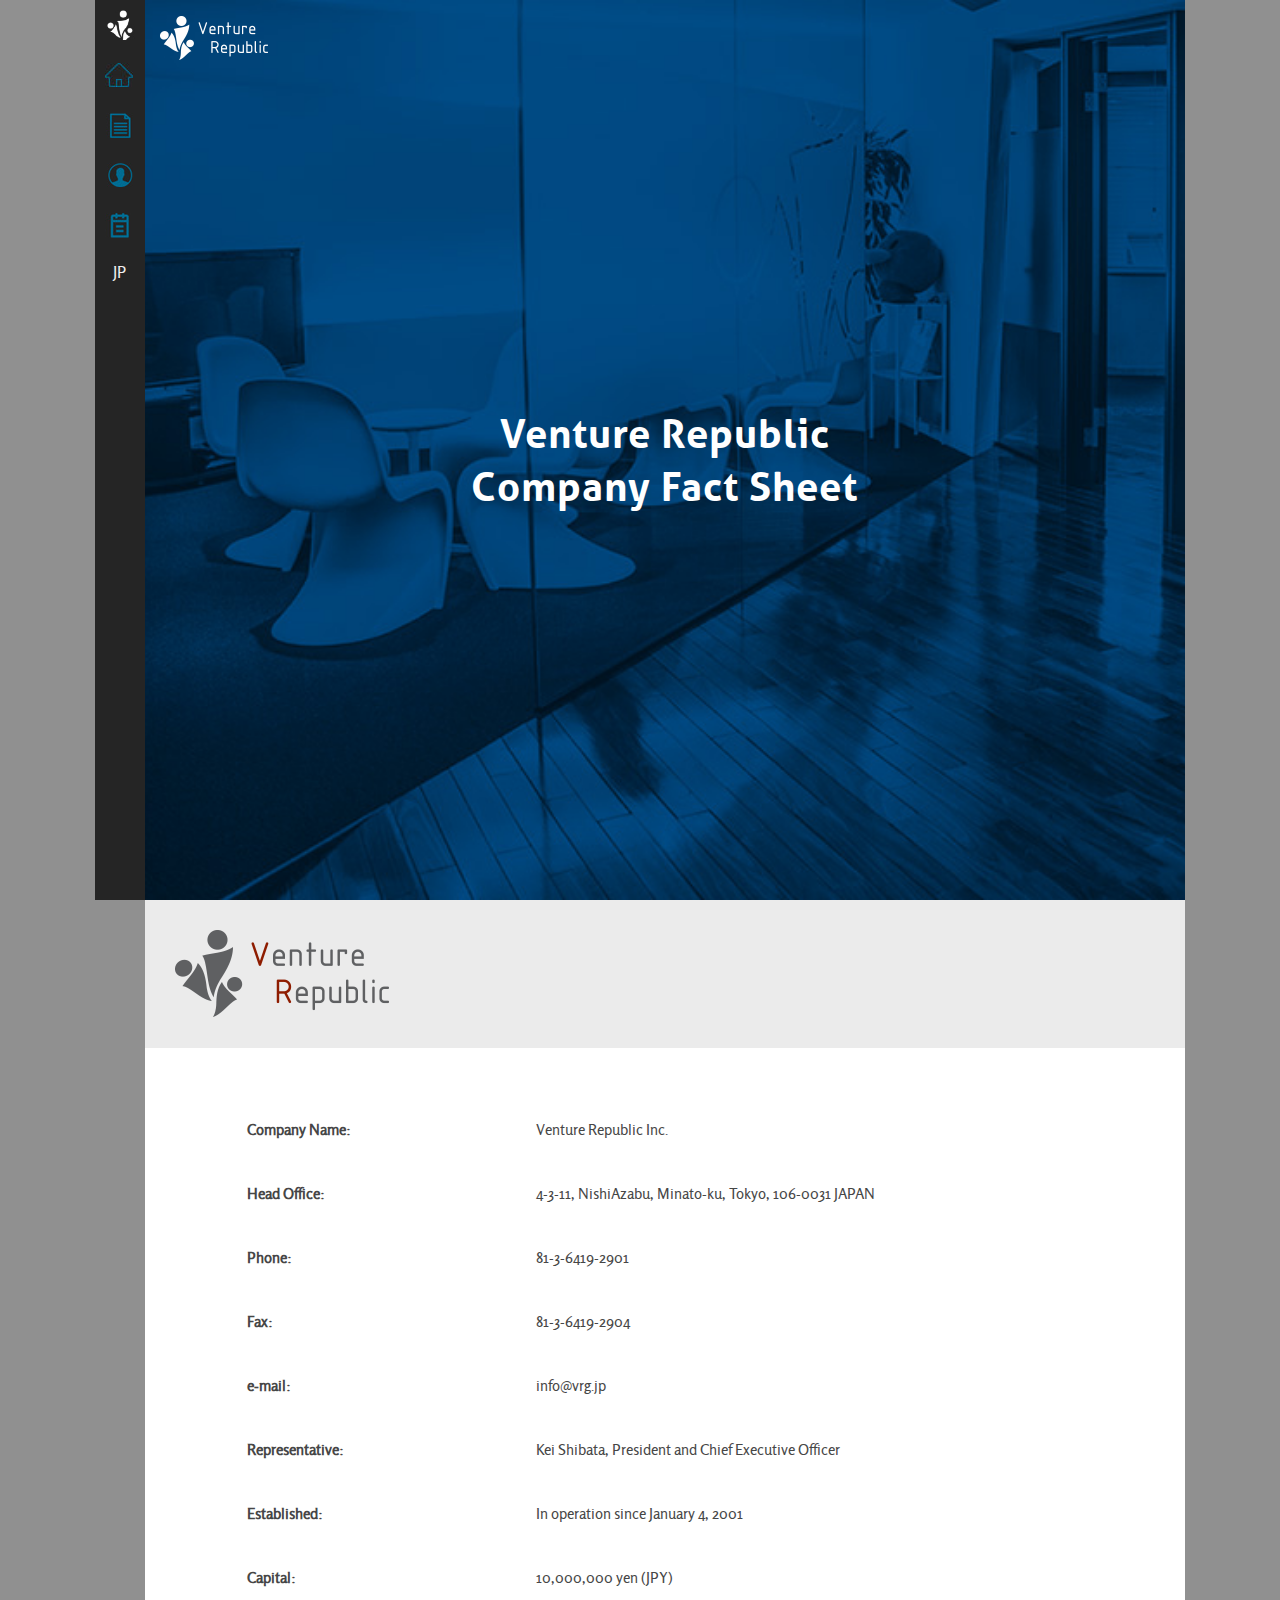
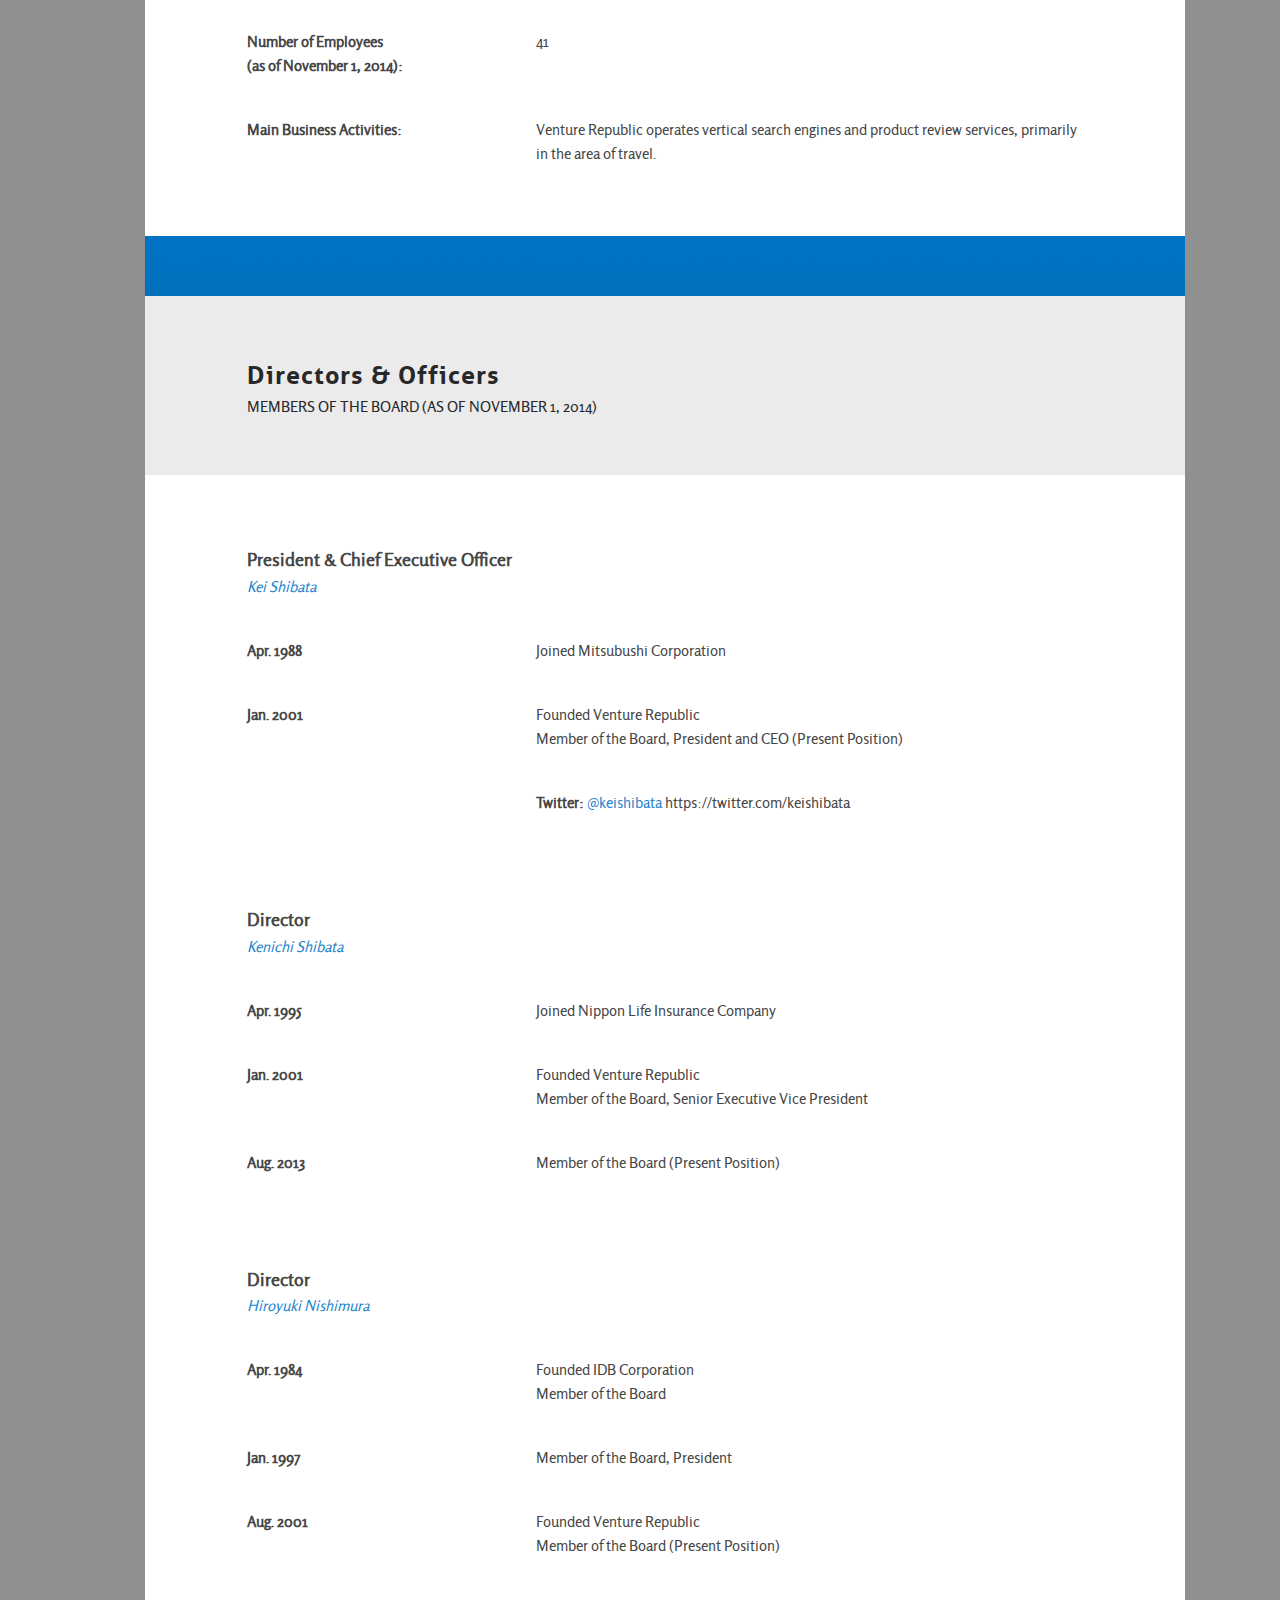
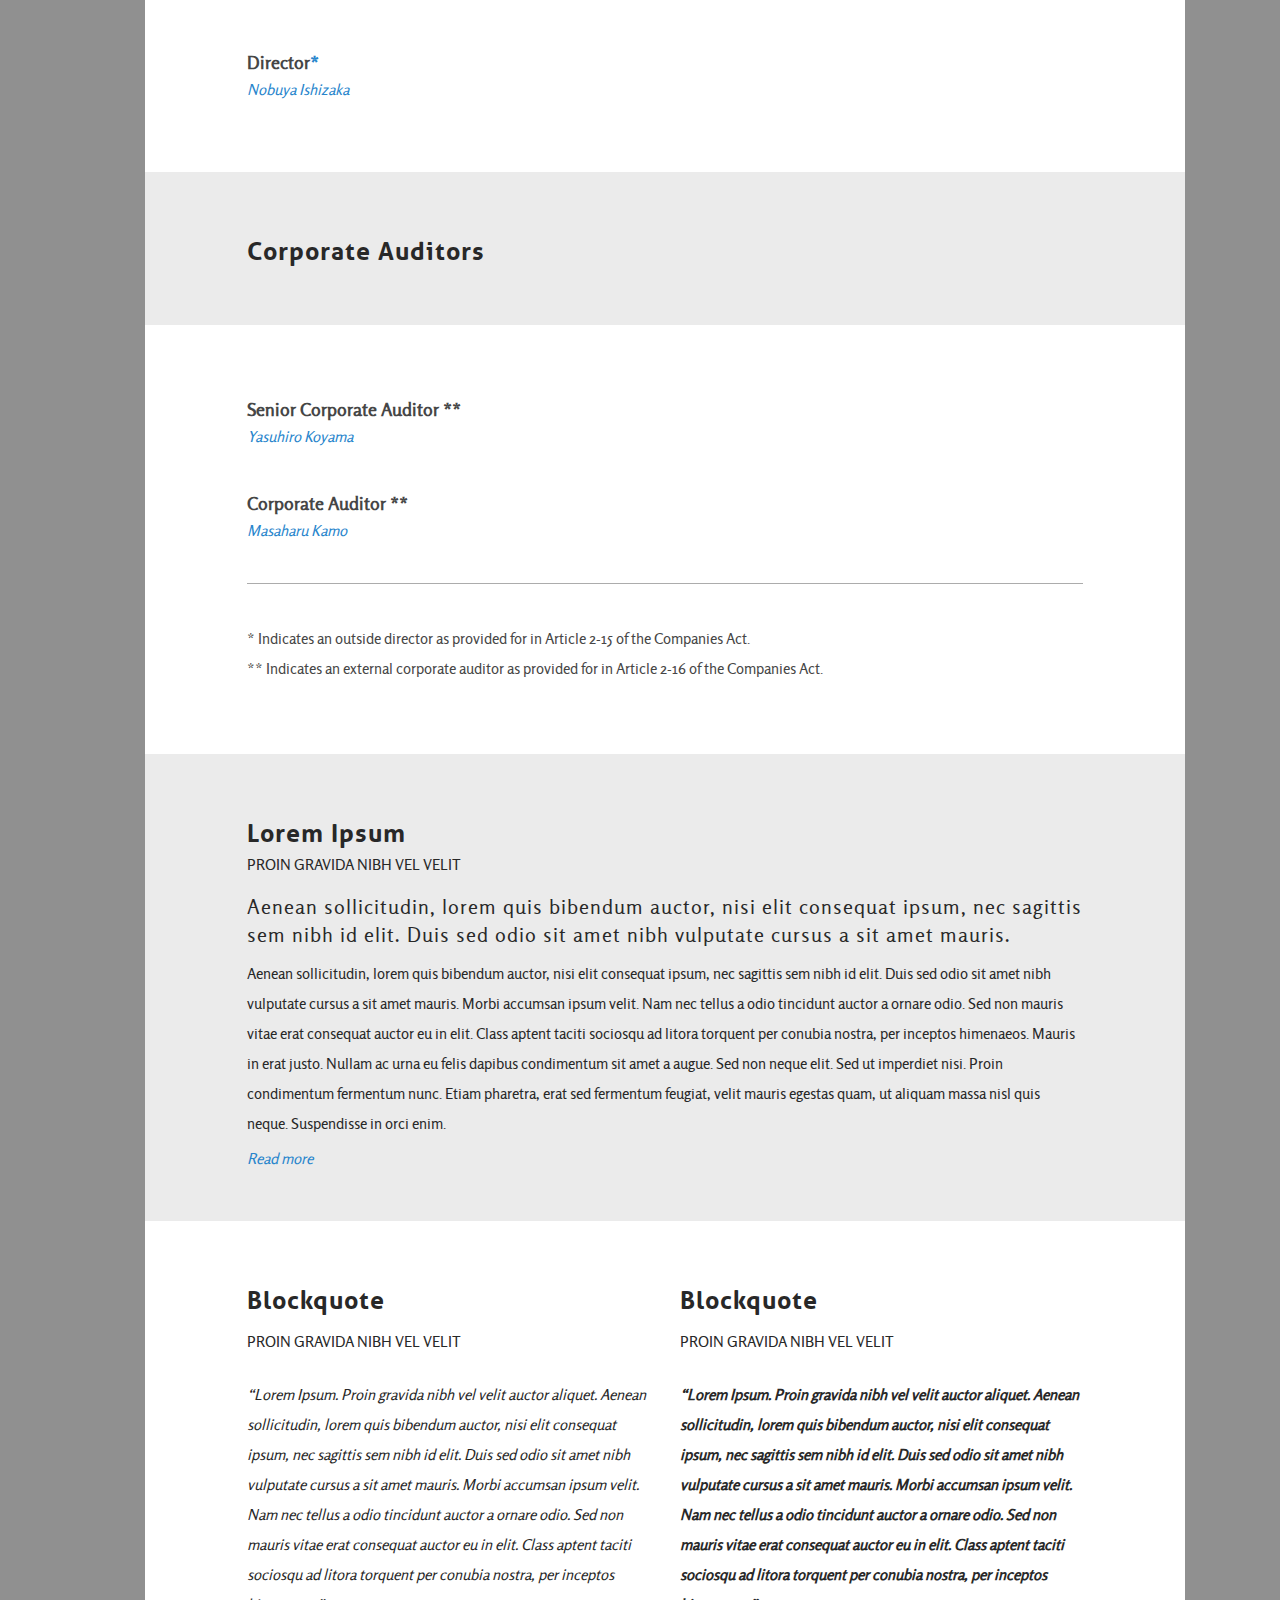
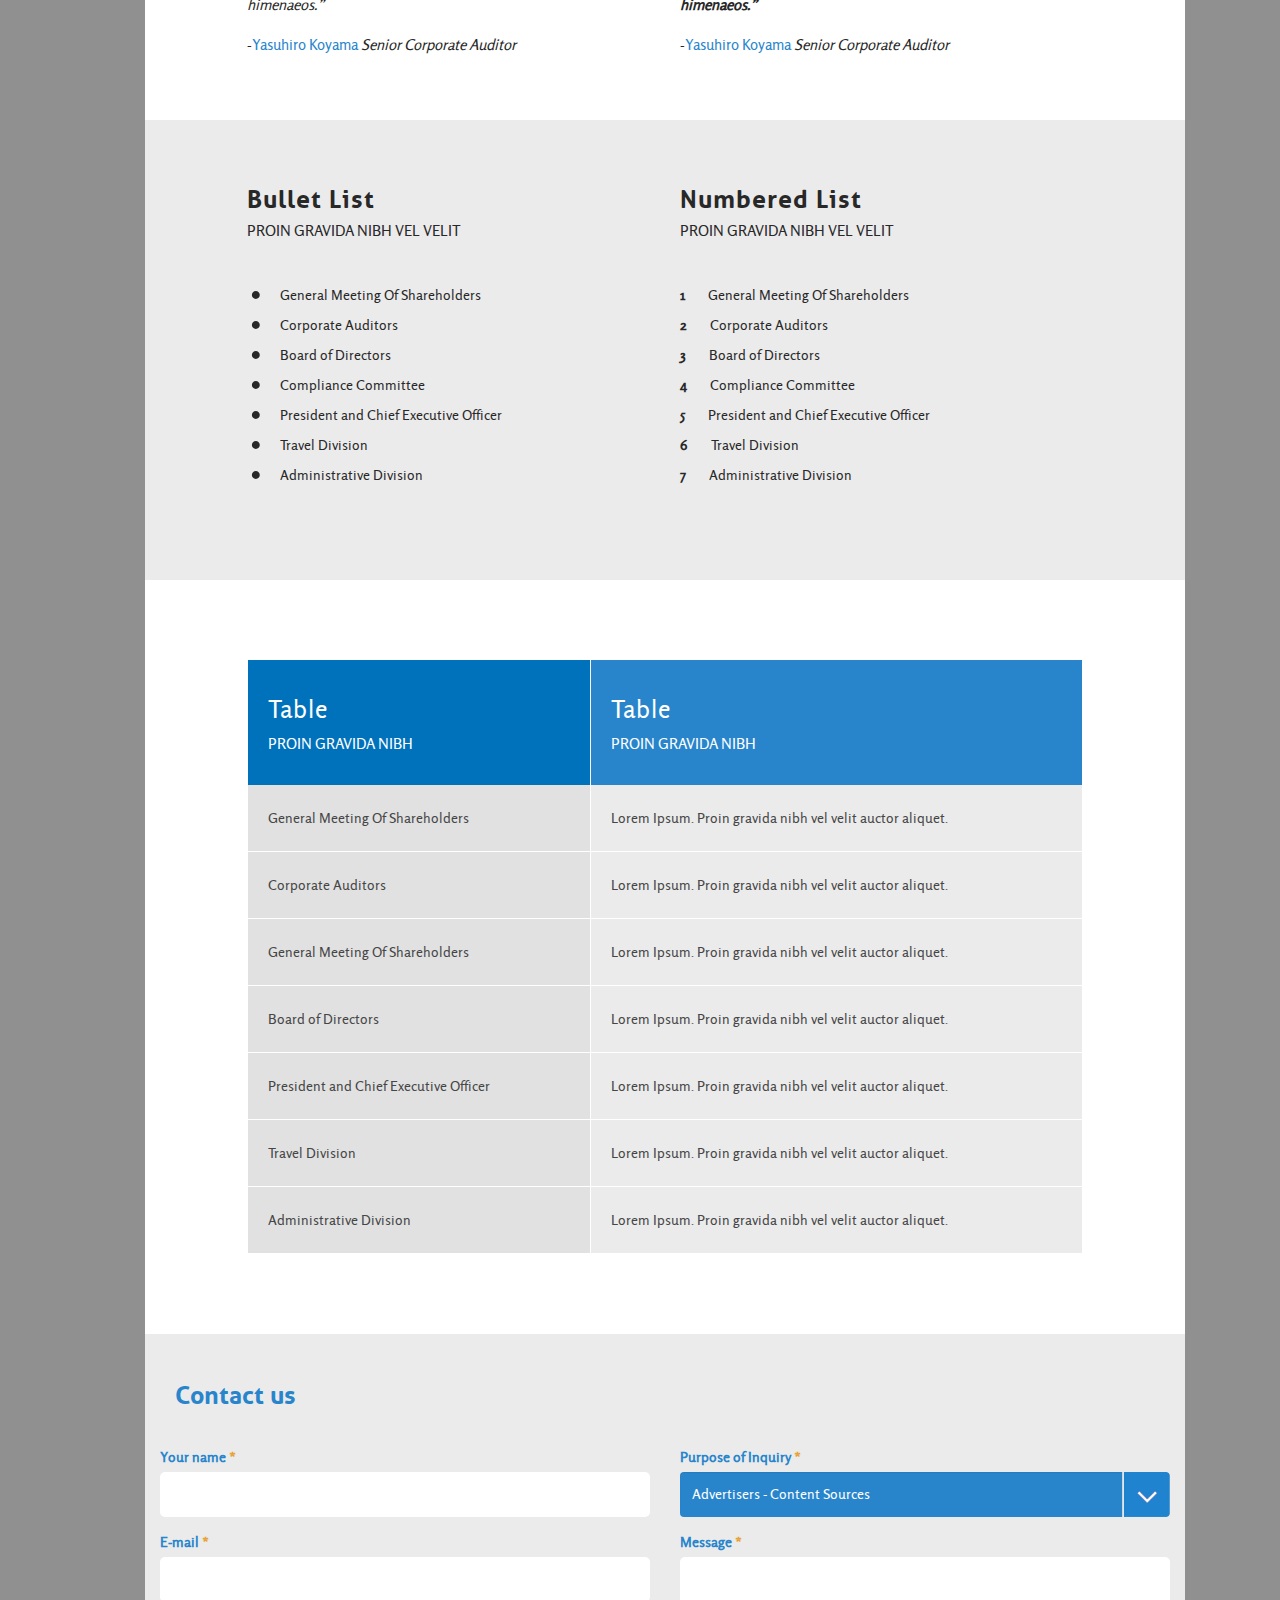
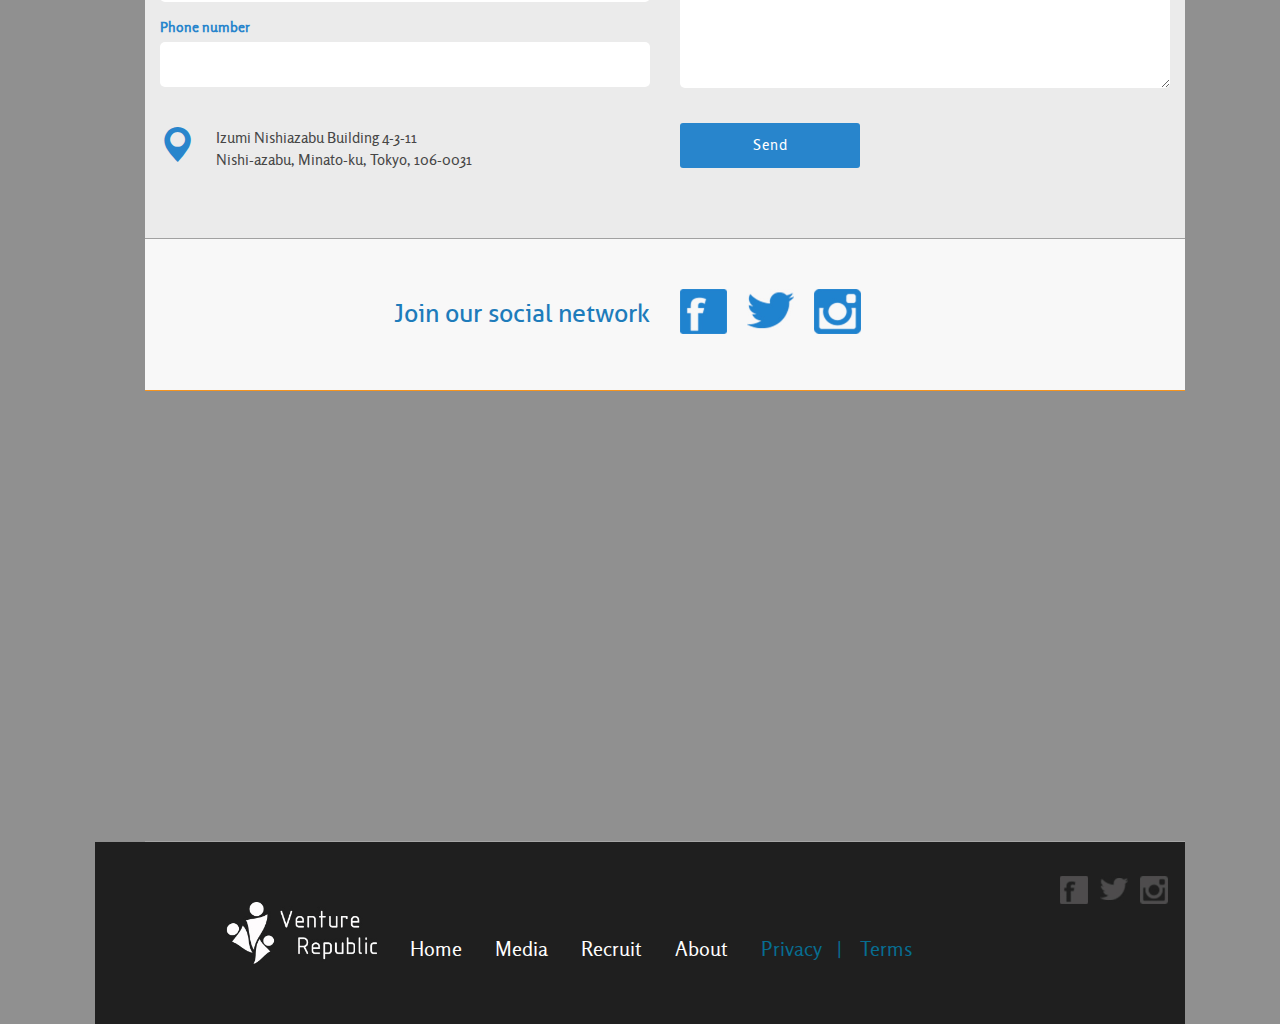
==== about.html @ d90b9724 "About Page" ====
<!DOCTYPE html>
<html lang="en">
<head>
<meta charset="utf-8">
<meta http-equiv="X-UA-Compatible" content="IE=edge">
<meta name="viewport" content="width=device-width, initial-scale=1">
<title>Venture Republic - About</title>
<link rel="icon" type="image/png" href="img/favicon.png" />
<!--[if IE]><link rel="shortcut icon" type="image/x-icon" href="img/favicon.ico" /><![endif]-->
<link href="css/bootstrap.min.css" rel="stylesheet">
<link rel="stylesheet" href="fonts/stylesheet.css" type="text/css" charset="utf-8" />
<link href='http://fonts.googleapis.com/css?family=Varela' rel='stylesheet' type='text/css'>
<link rel="stylesheet" type="text/css" href="css/bootstrap-select.min.css">
<link href='https://api.tiles.mapbox.com/mapbox-gl-js/v0.4.0/mapbox-gl.css' rel='stylesheet' />
<link rel="stylesheet/less" type="text/css" href="css/style.less">
<!-- HTML5 shim and Respond.js for IE8 support of HTML5 elements and media queries -->
<!-- WARNING: Respond.js doesn't work if you view the page via file:// -->
<!--[if lt IE 9]>
    <script src="js/jquery-1.11.js"></script>
      <script src="https://oss.maxcdn.com/html5shiv/3.7.2/html5shiv.min.js"></script>
      <script src="https://oss.maxcdn.com/respond/1.4.2/respond.min.js"></script>
    <![endif]-->
<script src="js/less.js" type="text/javascript"></script>
<script src="js/jquery-2.1.1.min.js"></script>
<script src="js/bootstrap.min.js"></script>
<script src="js/Chart.min.js"></script>
<script src="js/bootstrap-select.min.js"></script>
<script src='https://api.tiles.mapbox.com/mapbox-gl-js/v0.4.0/mapbox-gl.js'></script>
<script src="js/script.js"></script>
</head>
<body>
<header>
  <nav class="navbar navbar-default" role="navigation">
    <div class="navbar-header text-center menu-hover"> <a class="navbar-brand" href="javascript:void(0)"></a> </div>
    <div class="navbar-collapse">
      <ul class="nav navbar-nav text-center">
        <li id="home-icon" class="active menu-hover"><a href="javascript:void(0)"><img class="img-responsive" src="img/home-icon.jpg" /></a></li>
        <li id="media-icon" class="menu-hover"><a href="javascript:void(0)"><img class="img-responsive" src="img/media-icon.jpg" /></a></li>
        <li id="recruit-icon" class="menu-hover"><a href="javascript:void(0)"><img class="img-responsive" src="img/recruit-icon.jpg" /></a></li>
        <li id="about-icon" class="menu-hover"><a href="javascript:void(0)"><img class="img-responsive" src="img/about-icon.jpg" /></a></li>
        <li><a class="lang" href="#">JP</a></li>
      </ul>
    </div>
    <div class="popout-menu" style="display:none;"  >
      <ul>
        <a class="grey-logo" href="#top-image">
        <li><img class="img-responsive" src="img/logo-venture-grey.jpg" /></li>
        </a>
        <div class="popout-menu-wrapper is_about_page"> <a class="popout-menu-title" href="javascript:void(0)">
          <li>Home</li>
          </a>
          <ul class="sub-menu home-menu" style="display:none">
            <a href="index.html#services">
            <li><span class="menu-icon cog"></span>Services</li>
            </a> <a href="index.html#statistics">
            <li><span class="menu-icon pie-chart"></span>Growth Statistics</li>
            </a> <a href="index.html#publicity">
            <li><span class="menu-icon eye"></span>Publicity</li>
            </a> <a href="index.html#ceo">
            <li><span class="menu-icon speach_bubble"></span>Our Mission & CEO</li>
            </a> <a href="index.html#history">
            <li><span class="menu-icon ribbon"></span>Our History</li>
            </a> <a href="index.html#business-alliances">
            <li><span class="glyphicon glyphicon-globe"></span>Business Alliances</li>
            </a> <a href="index.html#contact">
            <li><span class="menu-icon align"></span>Contact VR</li>
            </a>
          </ul>
        </div>
        <div class="popout-menu-wrapper"> <a class="popout-menu-title" href="">
          <li>Media</li>
          </a>
          <ul class="sub-menu media-menu" style="display:none">
            <a href="">
            <li>Services</li>
            </a> <a href="">
            <li>Growth Statistics</li>
            </a> <a href="">
            <li>Publicity</li>
            </a>
          </ul>
        </div>
        <div class="popout-menu-wrapper"> <a class="popout-menu-title" href="">
          <li>Recruit</li>
          </a>
          <ul class="sub-menu recruit-menu" style="display:none">
            <a href="recruit.html#values">
            <li><span class="menu-icon star"></span>Our Values</li>
            </a> <a href="recruit.html#team">
            <li><span class="menu-icon users"></span>Meet the Team</li>
            </a> <a href="recruit.html#work_at_vr">
            <li><span class="menu-icon user"></span>Work at VR</li>
            </a>
          </ul>
        </div>
        <div class="popout-menu-wrapper is_page_menu"> <a class="popout-menu-title" href="">
          <li>About</li>
          </a> </div>
      </ul>
    </div>
  </nav>
</header>
<!-- Content -->
<div id="skrollr-body">
  <div class="main-content">
    <div class="container-fluid about"> 
      
      <!-- Top image -->
      <div class="row relative about-top panel" id="top-image">
        <div class="logo-top"><img src="img/logo-white.png" /></div>
        <div class="absolute-center-parent">
          <div class="absolute-center col-md-8 col-centered">
            <h1>Venture Republic</br>
              Company Fact Sheet</h1>
          </div>
        </div>
      </div>
      
      <!-- Grey Logo -->
      <div class="row grey-red-logo"> <img src="img/grey-logo.png"> </div>
      <!-- Columns -->
      <div class="row two-columns">
        <div class="col-md-10 col-md-offset-1">
          <div class="row">
            <div class="col-md-4">Company Name:</div>
            <div class="col-md-8">Venture Republic Inc.</div>
          </div>
          <div class="row">
            <div class="col-md-4">Head Office:</div>
            <div class="col-md-8">4-3-11, NishiAzabu, Minato-ku, Tokyo, 106-0031 JAPAN</div>
          </div>
          <div class="row">
            <div class="col-md-4">Phone:</div>
            <div class="col-md-8">81-3-6419-2901</div>
          </div>
          <div class="row">
            <div class="col-md-4">Fax:</div>
            <div class="col-md-8">81-3-6419-2904</div>
          </div>
          <div class="row">
            <div class="col-md-4">e-mail:</div>
            <div class="col-md-8">info@vrg.jp</div>
          </div>
          <div class="row">
            <div class="col-md-4">Representative: </div>
            <div class="col-md-8">Kei Shibata, President and Chief Executive Officer</div>
          </div>
          <div class="row">
            <div class="col-md-4">Established:</div>
            <div class="col-md-8">In operation since January 4, 2001</div>
          </div>
          <div class="row">
            <div class="col-md-4">Capital:</div>
            <div class="col-md-8">10,000,000 yen (JPY)</div>
          </div>
          <div class="row">
            <div class="col-md-4">Number of Employees </br>
              (as of November 1, 2014):</div>
            <div class="col-md-8">41</div>
          </div>
          <div class="row">
            <div class="col-md-4">Main Business Activities: </div>
            <div class="col-md-8">Venture Republic operates vertical search engines and product review services, primarily in the area of travel.</div>
          </div>
        </div>
      </div>
      
      <!-- Stripe 1-->
      <div class="stripe row text-center"> </div>
      
      <!-- Grey Stripe 2 -->
      <div class="row grey-stripe">
        <div class="col-md-10 col-md-offset-1">
          <h1>Directors & Officers</h1>
          <h4>Members of the Board (as of November 1, 2014)</h4>
        </div>
      </div>
      
      <!-- Columns-->
      <div class="row two-columns">
        <div class="col-md-10 col-md-offset-1">
          <div class="row">
            <div class="col-md-6">
              <h4>President & Chief Executive Officer</h4>
              <i>Kei Shibata</i></div>
          </div>
          <div class="row">
            <div class="col-md-4">Apr. 1988</div>
            <div class="col-md-8">Joined Mitsubushi Corporation</div>
          </div>
          <div class="row">
            <div class="col-md-4">Jan. 2001</div>
            <div class="col-md-8">Founded Venture Republic</br>
              Member of the Board, President and CEO (Present Position)</div>
          </div>
          <div class="row">
            <div class="col-md-4"></div>
            <div class="col-md-8"><b>Twitter:</b> <span class="i_blue">@keishibata</span> https://twitter.com/keishibata</div>
          </div>
        </div>
        <div class="col-md-10 col-md-offset-1">
          <div class="row">
            <div class="col-md-6">
              <h4>Director</h4>
              <i>Kenichi Shibata</i></div>
          </div>
          <div class="row">
            <div class="col-md-4">Apr. 1995</div>
            <div class="col-md-8">Joined Nippon Life Insurance Company</div>
          </div>
          <div class="row">
            <div class="col-md-4">Jan. 2001</div>
            <div class="col-md-8">Founded Venture Republic</br>
              Member of the Board, Senior Executive Vice President</div>
          </div>
          <div class="row">
            <div class="col-md-4">Aug. 2013</div>
            <div class="col-md-8">Member of the Board (Present Position)</div>
          </div>
        </div>
        <div class="col-md-10 col-md-offset-1">
          <div class="row">
            <div class="col-md-6">
              <h4>Director</h4>
              <i>Hiroyuki Nishimura</i></div>
          </div>
          <div class="row">
            <div class="col-md-4">Apr. 1984</div>
            <div class="col-md-8">Founded IDB Corporation</br>
              Member of the Board</div>
          </div>
          <div class="row">
            <div class="col-md-4">Jan. 1997</div>
            <div class="col-md-8">Member of the Board, President</div>
          </div>
          <div class="row">
            <div class="col-md-4">Aug. 2001</div>
            <div class="col-md-8">Founded Venture Republic</br>
              Member of the Board  (Present Position)</div>
          </div>
        </div>
        <div class="col-md-10 col-md-offset-1">
          <div class="row">
            <div class="col-md-6">
              <h4>Director<span class="i_blue">*</span></h4>
              <i>Nobuya Ishizaka</i></div>
          </div>
        </div>
      </div>
      
      <!-- Grey Stripe 3 -->
      <div class="row grey-stripe">
        <div class="col-md-10 col-md-offset-1">
          <h1>Corporate Auditors</h1>
        </div>
      </div>
      
      <!-- Columns -->
      <div class="row two-columns">
        <div class="col-md-10 col-md-offset-1">
          <div class="row">
            <div class="col-md-6">
              <h4>Senior Corporate Auditor **</h4>
              <i>Yasuhiro Koyama</i></div>
          </div>
          <div class="row">
            <div class="col-md-6">
              <h4>Corporate Auditor **</h4>
              <i>Masaharu Kamo</i></div>
          </div>
          <div class="row">
            <div class="col-md-12">
              <p class="top-border">* Indicates an outside director as provided for in Article 2-15 of the Companies Act.</br>
                ** Indicates an external corporate auditor as provided for in Article 2-16 of the Companies Act.</p>
            </div>
          </div>
        </div>
      </div>
      
      <!-- textbloc -->
      <div class="row grey-stripe">
        <div class="col-md-10 col-md-offset-1">
          <h1>Lorem Ipsum</h1>
          <h4>Proin gravida nibh vel velit</h4>
          <h3>Aenean sollicitudin, lorem quis bibendum auctor, nisi elit consequat ipsum, nec sagittis sem nibh id elit. Duis sed odio sit amet nibh vulputate cursus a sit amet mauris.</h3>
          <p>Aenean sollicitudin, lorem quis bibendum auctor, nisi elit consequat ipsum, nec sagittis sem nibh id elit. Duis sed odio sit amet nibh vulputate cursus a sit amet mauris. Morbi accumsan ipsum velit. Nam nec tellus a odio tincidunt auctor a ornare odio. Sed non  mauris vitae erat consequat auctor eu in elit. Class aptent taciti sociosqu ad litora torquent per conubia nostra, per inceptos himenaeos. Mauris in erat justo. Nullam ac urna eu felis dapibus condimentum sit amet a augue. Sed non neque elit. Sed ut imperdiet nisi. Proin condimentum fermentum nunc. Etiam pharetra, erat sed fermentum feugiat, velit mauris egestas quam, ut aliquam massa nisl quis neque. Suspendisse in orci enim.</p>
          <a href="#" class="i_blue"><i>Read more</i></a> </div>
      </div>
      
      <!-- Blockquote -->
      <div class="row blockquote">
        <div class="col-md-10 col-md-offset-1">
          <div class="row">
            <div class="col-md-6">
              <h1>Blockquote</h1>
              <h4>Proin gravida nibh vel velit </h4>
              <p><i>“Lorem Ipsum. Proin gravida nibh vel velit auctor aliquet. Aenean sollicitudin, lorem quis bibendum auctor, nisi elit consequat ipsum, nec sagittis sem nibh id elit. Duis sed odio sit amet nibh vulputate cursus a sit amet mauris. Morbi accumsan ipsum velit. Nam nec tellus a odio tincidunt auctor a ornare odio. Sed non  mauris vitae erat consequat auctor eu in elit. Class aptent taciti sociosqu ad litora torquent per conubia nostra, per inceptos himenaeos.”</i></p>
              <p>-<span class="i_blue">Yasuhiro Koyama</span> <i>Senior Corporate Auditor</i></p>
            </div>
            <div class="col-md-6">
              <h1>Blockquote</h1>
              <h4>Proin gravida nibh vel velit </h4>
              <p><b><i>“Lorem Ipsum. Proin gravida nibh vel velit auctor aliquet. Aenean sollicitudin, lorem quis bibendum auctor, nisi elit consequat ipsum, nec sagittis sem nibh id elit. Duis sed odio sit amet nibh vulputate cursus a sit amet mauris. Morbi accumsan ipsum velit. Nam nec tellus a odio tincidunt auctor a ornare odio. Sed non  mauris vitae erat consequat auctor eu in elit. Class aptent taciti sociosqu ad litora torquent per conubia nostra, per inceptos himenaeos.”</i></b>
              <p>-<span class="i_blue">Yasuhiro Koyama</span> <i>Senior Corporate Auditor</i></p>
              </p>
            </div>
          </div>
        </div>
      </div>
      
      <!-- Lists -->
      <div class="row grey-stripe lists">
        <div class="col-md-10 col-md-offset-1">
          <div class="row">
            <div class="col-md-6">
              <h1>Bullet List</h1>
              <h4>Proin gravida nibh vel velit </h4>
              <ul>
                <li>General Meeting Of Shareholders</li>
                <li>Corporate Auditors</li>
                <li>Board of Directors </li>
                <li>Compliance Committee</li>
                <li>President and Chief Executive Officer</li>
                <li>Travel Division </li>
                <li>Administrative Division</li>
              </ul>
            </div>
            <div class="col-md-6">
              <h1>Numbered List </h1>
              <h4>Proin gravida nibh vel velit </h4>
              <ol>
                <li>General Meeting Of Shareholders</li>
                <li>Corporate Auditors</li>
                <li>Board of Directors </li>
                <li>Compliance Committee</li>
                <li>President and Chief Executive Officer</li>
                <li>Travel Division </li>
                <li>Administrative Division</li>
              </ol>
            </div>
          </div>
        </div>
      </div>
      
      <!-- Lists -->
      <div class="row table-wrapper">
        <div class="col-md-10 col-md-offset-1">
          <div class="table-responsive">
            <table class="table">
              <thead>
                <tr>
                  <th class="blue-tb-bg"><h1>Table</h1>
                    <h4>Proin gravida nibh</h4></th>
                  <th class="i-blue-bg"><h1>Table</h1>
                    <h4>Proin gravida nibh</h4></th>
                </tr>
              </thead>
              <tbody>
                <tr>
                  <td class="grey-bg">General Meeting Of Shareholders</td>
                  <td class="light-grey-bg">Lorem Ipsum. Proin gravida nibh vel velit auctor aliquet.</td>
                </tr>
                <tr>
                  <td class="grey-bg">Corporate Auditors</td>
                  <td class="light-grey-bg">Lorem Ipsum. Proin gravida nibh vel velit auctor aliquet.</td>
                </tr>
                <tr>
                  <td class="grey-bg">General Meeting Of Shareholders</td>
                  <td class="light-grey-bg">Lorem Ipsum. Proin gravida nibh vel velit auctor aliquet.</td>
                </tr>
                <tr>
                  <td class="grey-bg">Board of Directors </td>
                  <td class="light-grey-bg">Lorem Ipsum. Proin gravida nibh vel velit auctor aliquet.</td>
                </tr>
                <tr>
                  <td class="grey-bg">President and Chief Executive Officer</td>
                  <td class="light-grey-bg">Lorem Ipsum. Proin gravida nibh vel velit auctor aliquet.</td>
                </tr>
                <tr>
                  <td class="grey-bg">Travel Division</td>
                  <td class="light-grey-bg">Lorem Ipsum. Proin gravida nibh vel velit auctor aliquet.</td>
                </tr>
                <tr>
                  <td class="grey-bg">Administrative Division</td>
                  <td class="light-grey-bg">Lorem Ipsum. Proin gravida nibh vel velit auctor aliquet.</td>
                </tr>
              </tbody>
            </table>
          </div>
        </div>
      </div>
      
      <!-- Contact -->
      <div id="contact" class="row">
        <div class="col-md-12">
          <h2>Contact us</h2>
          <form role="form">
            <div class="row">
            <div class="col-md-6">
              <div class="form-group">
                <label for="name">Your name <span class="orange">&ast;</span></label>
                <input type="text" class="form-control" id="name">
              </div>
              <div class="form-group">
                <label for="email">E-mail <span class="orange">&ast;</span></label>
                <input type="email" class="form-control" id="email">
              </div>
              <div class="form-group">
                <label for="phone">Phone number</label>
                <input type="tel" class="form-control" id="phone">
              </div>
              <div class="form-group adress">
                <div class="col-sm-1 col-xs-2"><span class="glyphicon glyphicon-map-marker"></span></div>
                <div class="col-sm-8 col-xs-10">
                  <p>Izumi Nishiazabu Building 4-3-11<br />
                    Nishi-azabu, Minato-ku, Tokyo, 106-0031</p>
                </div>
              </div>
            </div>
            <div class="col-md-6">
              <div class="form-group">
                <label>Purpose of Inquiry <span class="orange">&ast;</span></label>
                <select class="selectpicker" data-width="100%">
                  <option>Advertisers - Content Sources</option>
                  <option>Business Partnerships - Alliances</option>
                  <option>Employment Opportunities</option>
                  <option>Other</option>
                </select>
              </div>
              <div class="form-group">
                <label>Message <span class="orange">&ast;</span></label>
                <textarea class="form-control" rows="4"></textarea>
              </div>
              <button type="submit" class="btn btn-submit btn-default blue-btn">Send</button>
            </div>
          </form>
        </div>
      </div>
    </div>
    
    <!-- Social Networks -->
    <div id="social" class="row">
      <div class="col-sm-6 text-right center-on-mobile">
        <h2 class="blue">
        Join our social network
        </h1>
      </div>
      <div class="col-sm-6 text-left center-on-mobile"> <a href="#" target="_blank"><img src="img/blue-fb.jpg" /></a><a href="#" target="_blank"><img src="img/blue-twitter.jpg" /></a><a href="#" target="_blank"><img src="img/blue-insta.jpg" /></a> </div>
    </div>
    
    <!-- Map -->
    <div id="map" class="row">
      <iframe width="100%" height="450px" src="http://api.tiles.mapbox.com/v4/vr.kca37a5p.html?access_token=pk.eyJ1IjoidnIiLCJhIjoiSElUV2J0ayJ9.FgAQ_S6-ic0k72d7heqhNg#17/35.65580/139.72338"></iframe>
    </div>
  </div>
</div>
<footer class="relative">
  <div class="footer-social-networks"><a href="#" target="_blank"><img src="img/black-fb.jpg" /></a><a href="#" target="_blank"><img src="img/black-twitter.jpg" /></a><a href="#" target="_blank"><img src="img/black-insta.jpg" /></a></div>
  <div class="container-fluid">
    <div class="row">
      <div class="col-md-12">
        <ul>
          <li><img class="logo-footer" src="img/black-logo.jpg" /></li>
          <li><a href="index.html">Home</a></li>
          <li><a href="media.html">Media</a></li>
          <li><a href="recruit.html">Recruit</a></li>
          <li><a href="about.html">About</a></li>
          <li class="menu-blue"><a href="#">Privacy</a></li>
          <li class="menu-blue"><a href="#">Terms</a></li>
        </ul>
      </div>
    </div>
  </div>
</footer>
<script type="text/javascript" src="js/skrollr.min.js"></script> 
<script>
$('.selectpicker').selectpicker({
      style: 'btn-info',
	  size: 4,
  });
</script>
</div>
</body>
</html>
---- fonts/stylesheet.css ----
/* Generated by Font Squirrel (http://www.fontsquirrel.com) on December 8, 2014 */
@font-face {
    font-family: 'rosarioregular';
    src: url('rosario-regular-webfont.eot');
    src: url('rosario-regular-webfont.eot?#iefix') format('embedded-opentype'),
         url('rosario-regular-webfont.woff2') format('woff2'),
         url('rosario-regular-webfont.woff') format('woff'),
         url('rosario-regular-webfont.ttf') format('truetype'),
         url('rosario-regular-webfont.svg#rosarioregular') format('svg');
    font-weight: normal;
    font-style: normal;

}

@font-face {
    font-family: 'allerbold';
    src: url('aller_bd-webfont.eot');
    src: url('aller_bd-webfont.eot?#iefix') format('embedded-opentype'),
         url('aller_bd-webfont.woff2') format('woff2'),
         url('aller_bd-webfont.woff') format('woff'),
         url('aller_bd-webfont.ttf') format('truetype'),
         url('aller_bd-webfont.svg#allerbold') format('svg');
    font-weight: normal;
    font-style: normal;

}

@font-face {
    font-family: 'allerregular';
    src: url('aller_rg-webfont.eot');
    src: url('aller_rg-webfont.eot?#iefix') format('embedded-opentype'),
         url('aller_rg-webfont.woff2') format('woff2'),
         url('aller_rg-webfont.woff') format('woff'),
         url('aller_rg-webfont.ttf') format('truetype'),
         url('aller_rg-webfont.svg#allerregular') format('svg');
    font-weight: normal;
    font-style: normal;

}
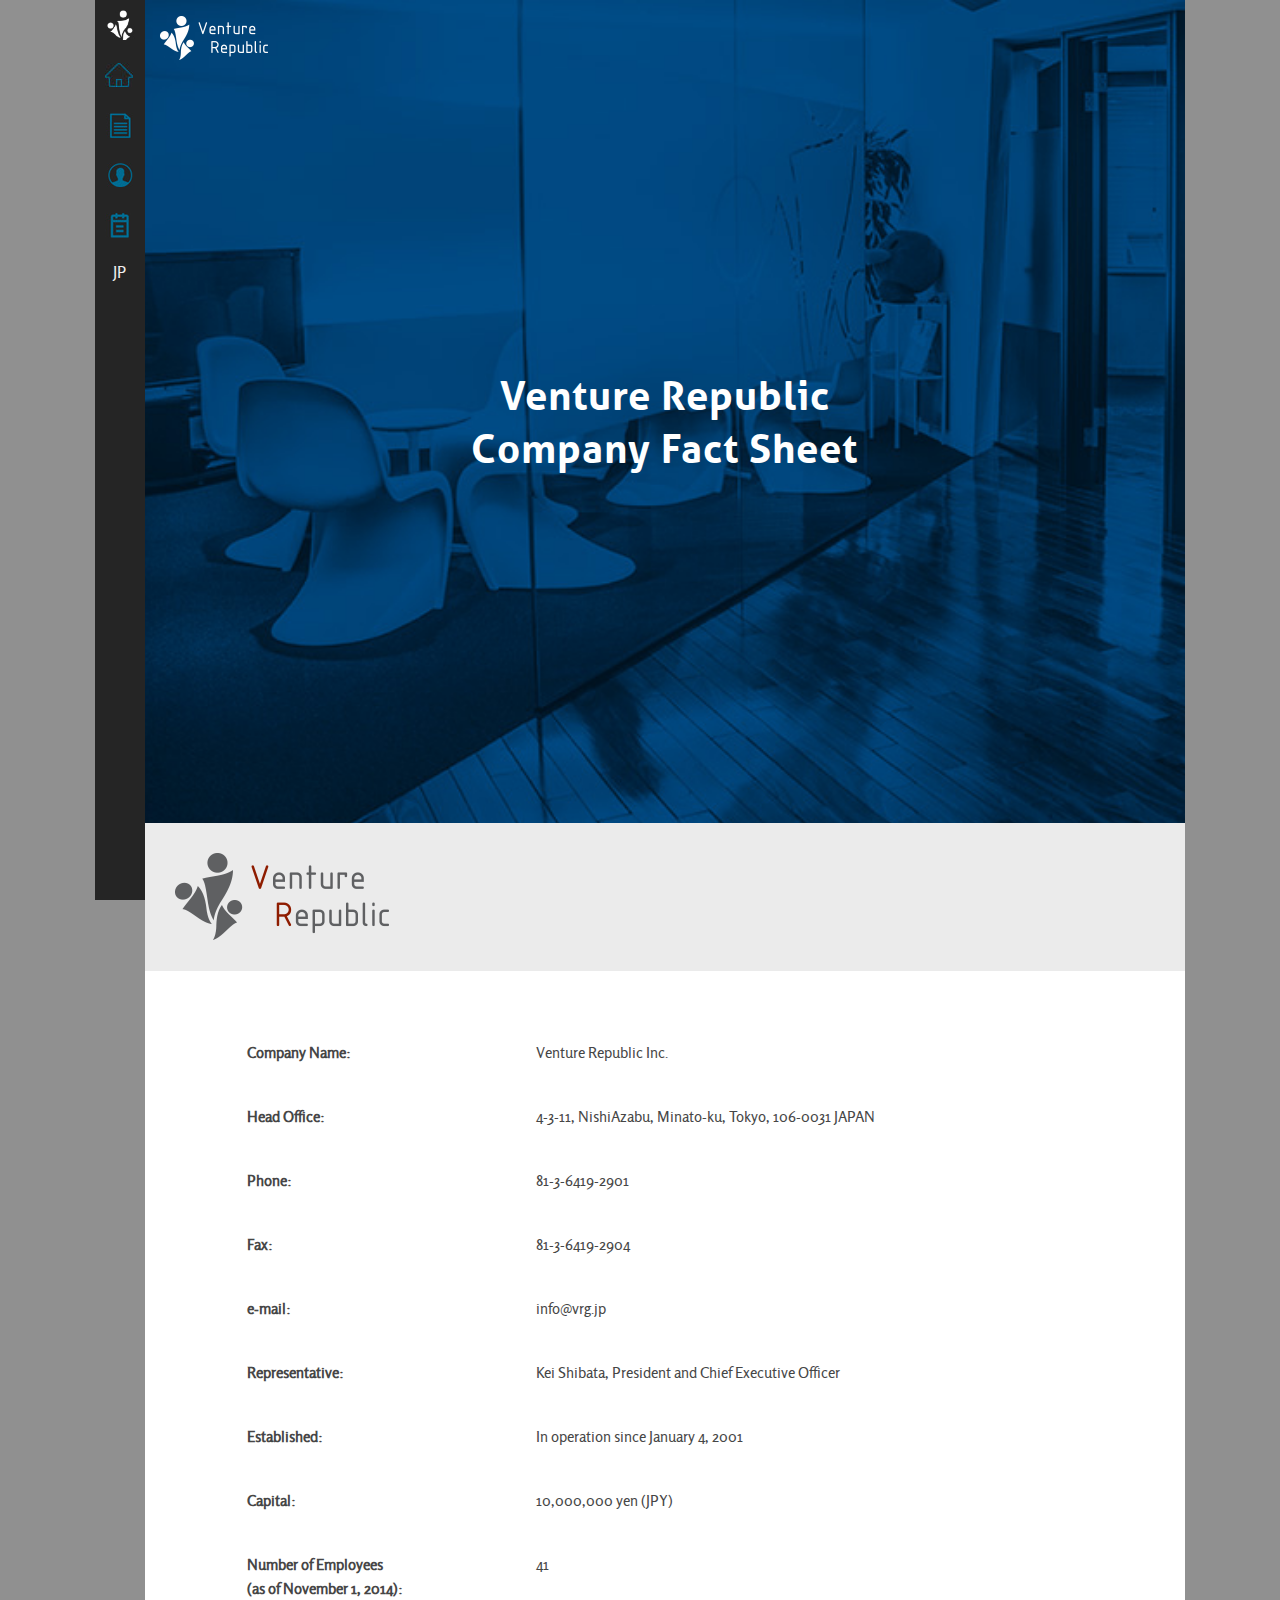
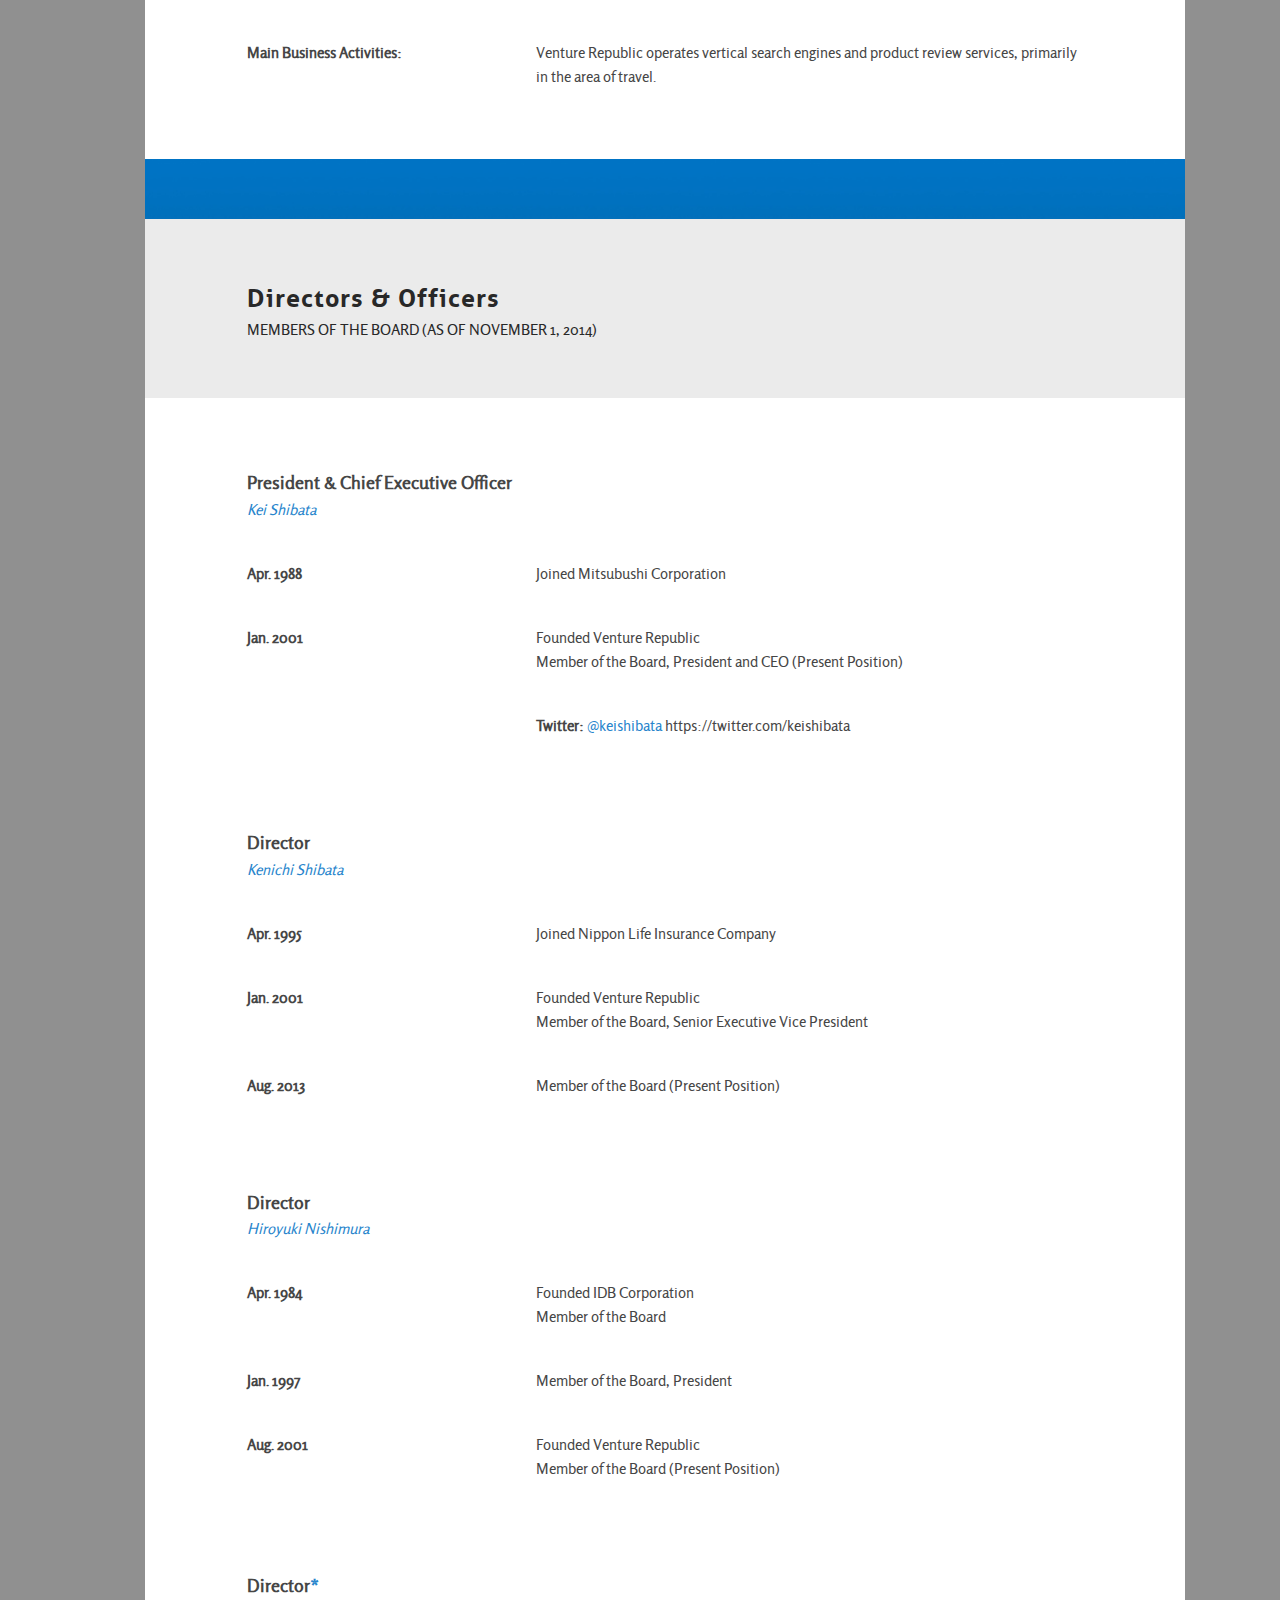
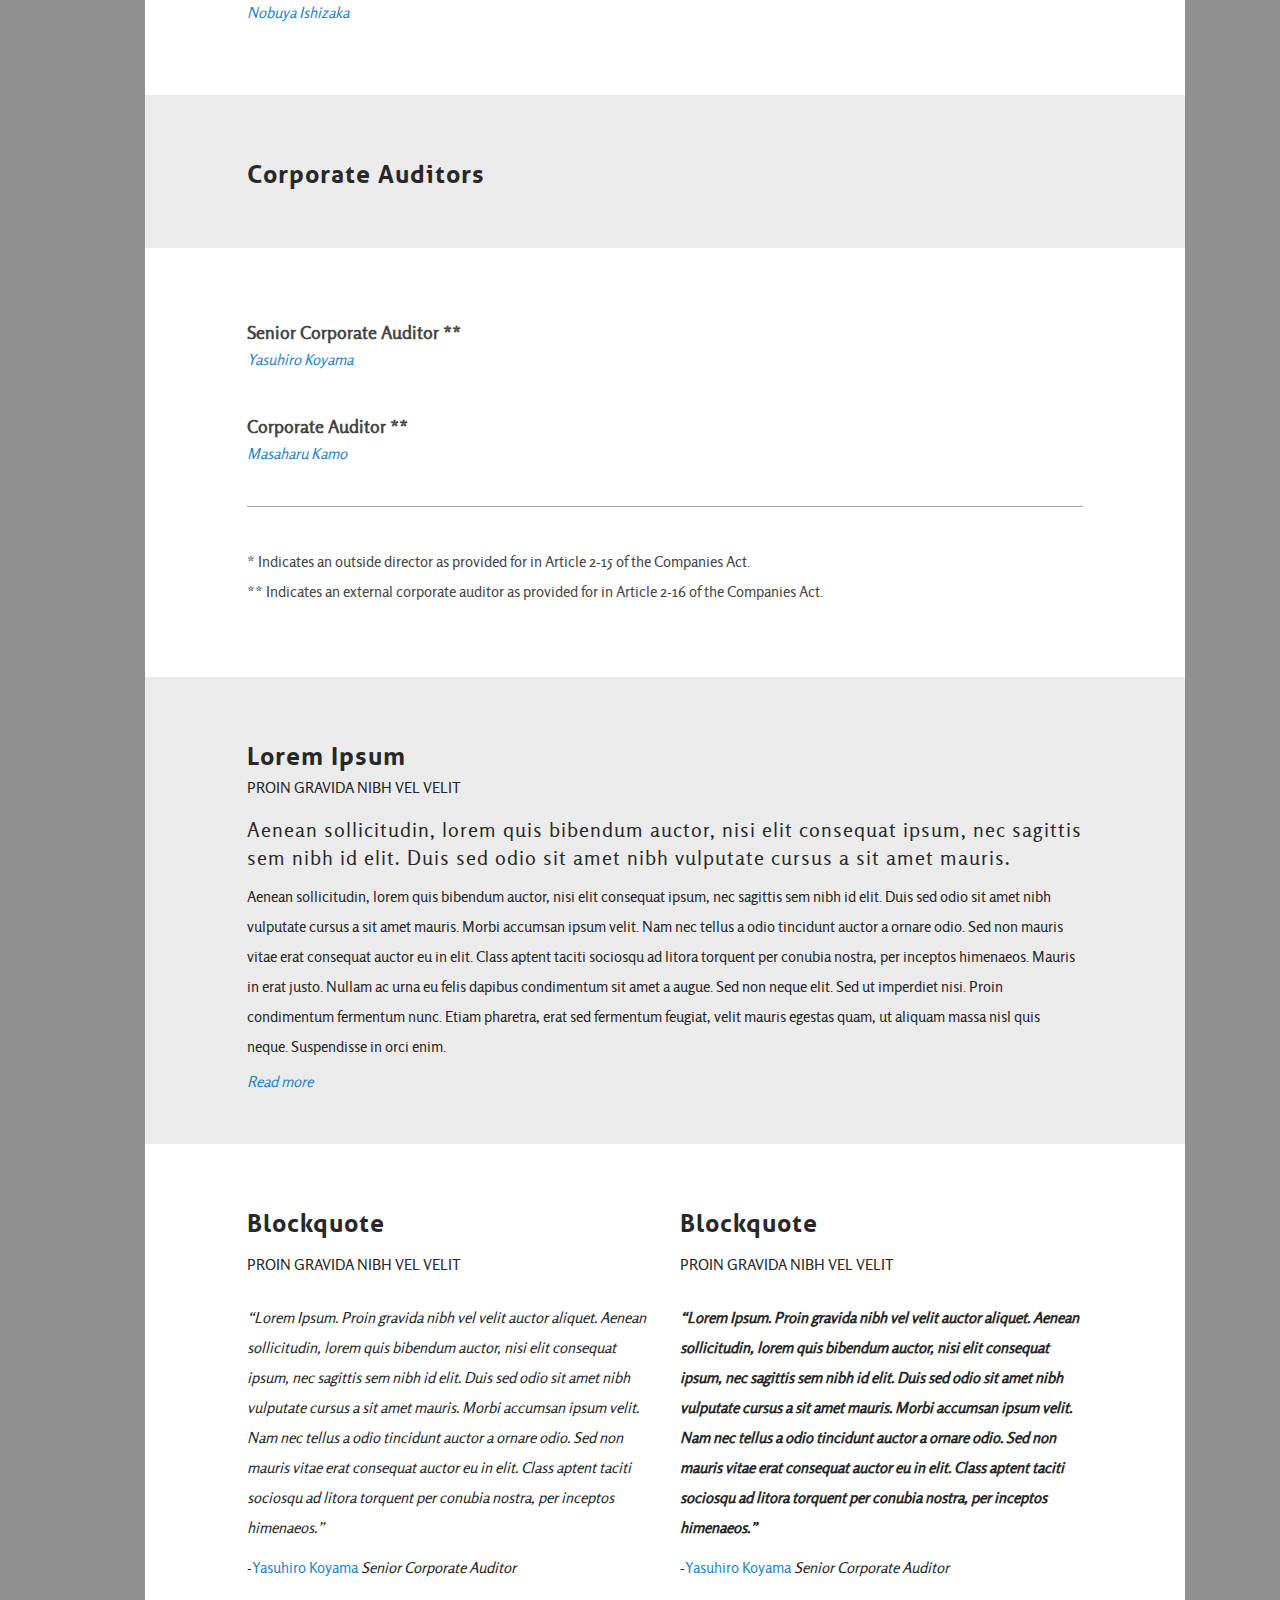
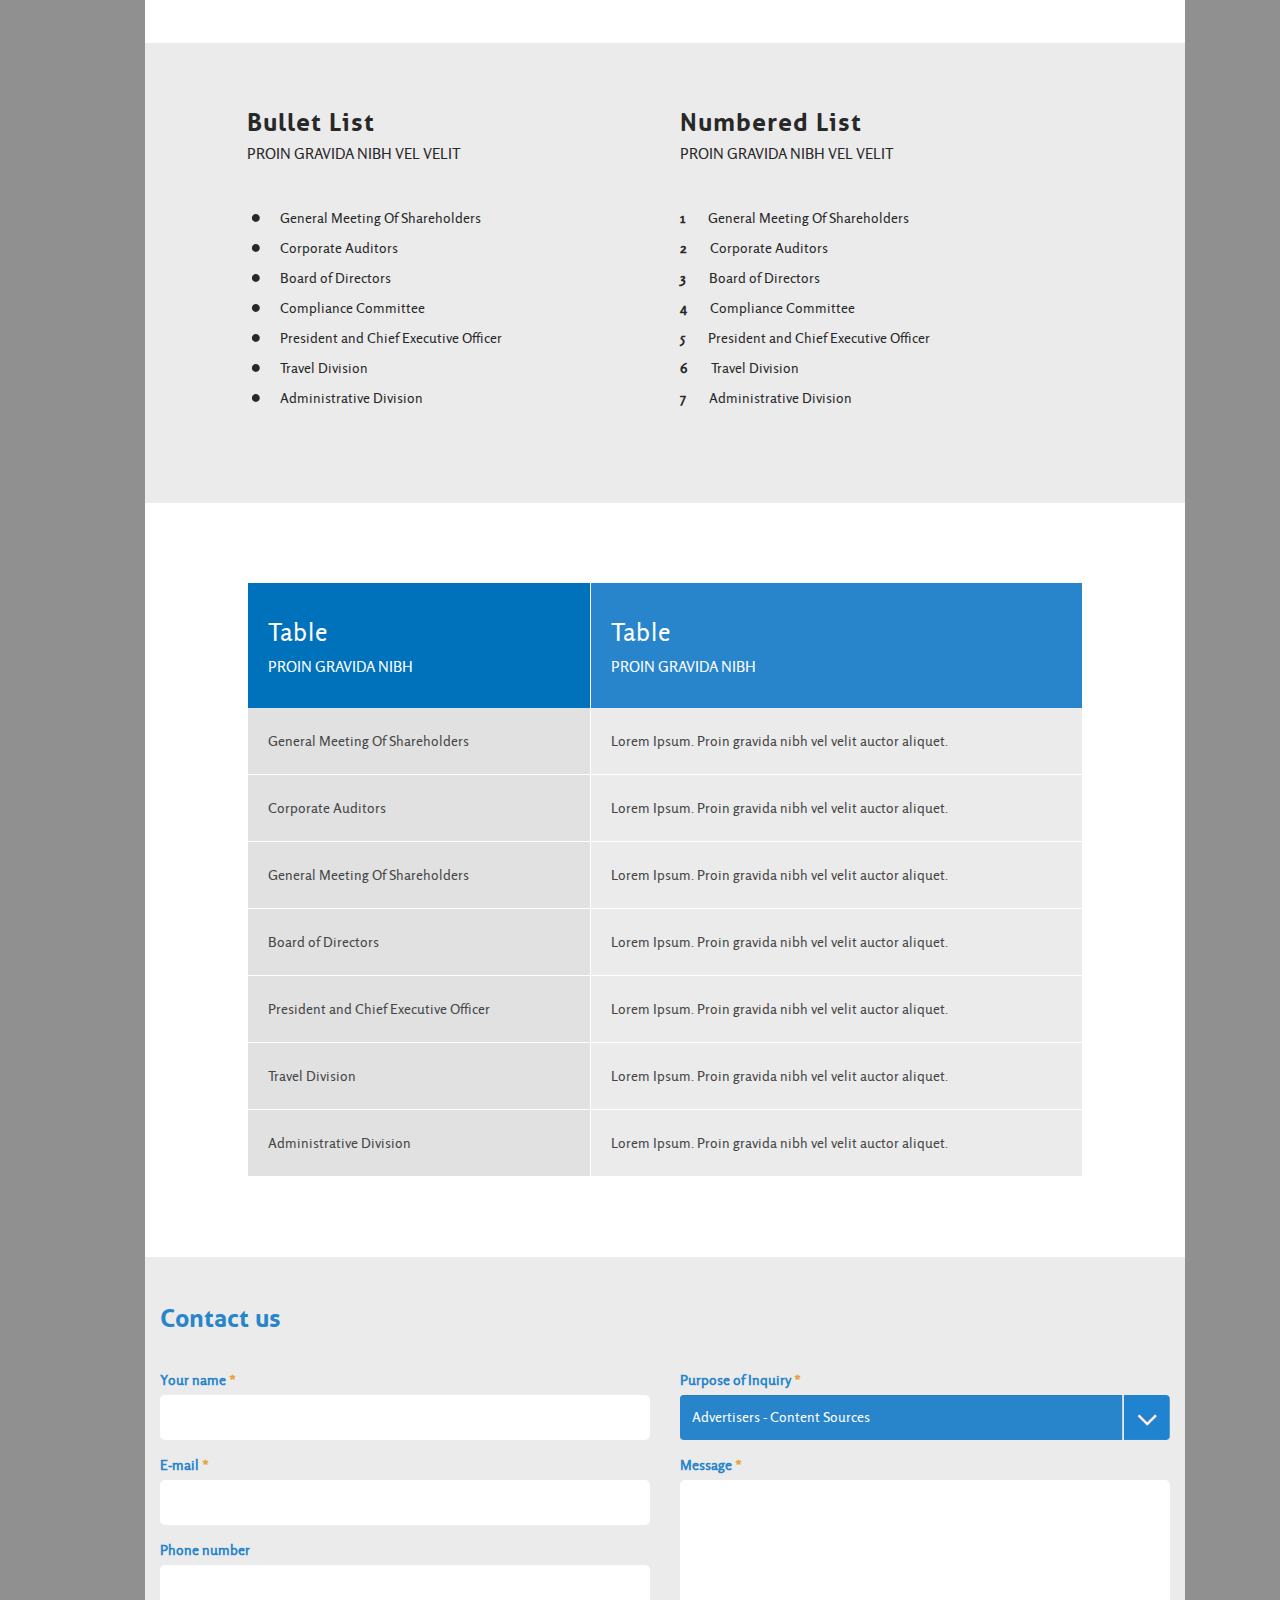
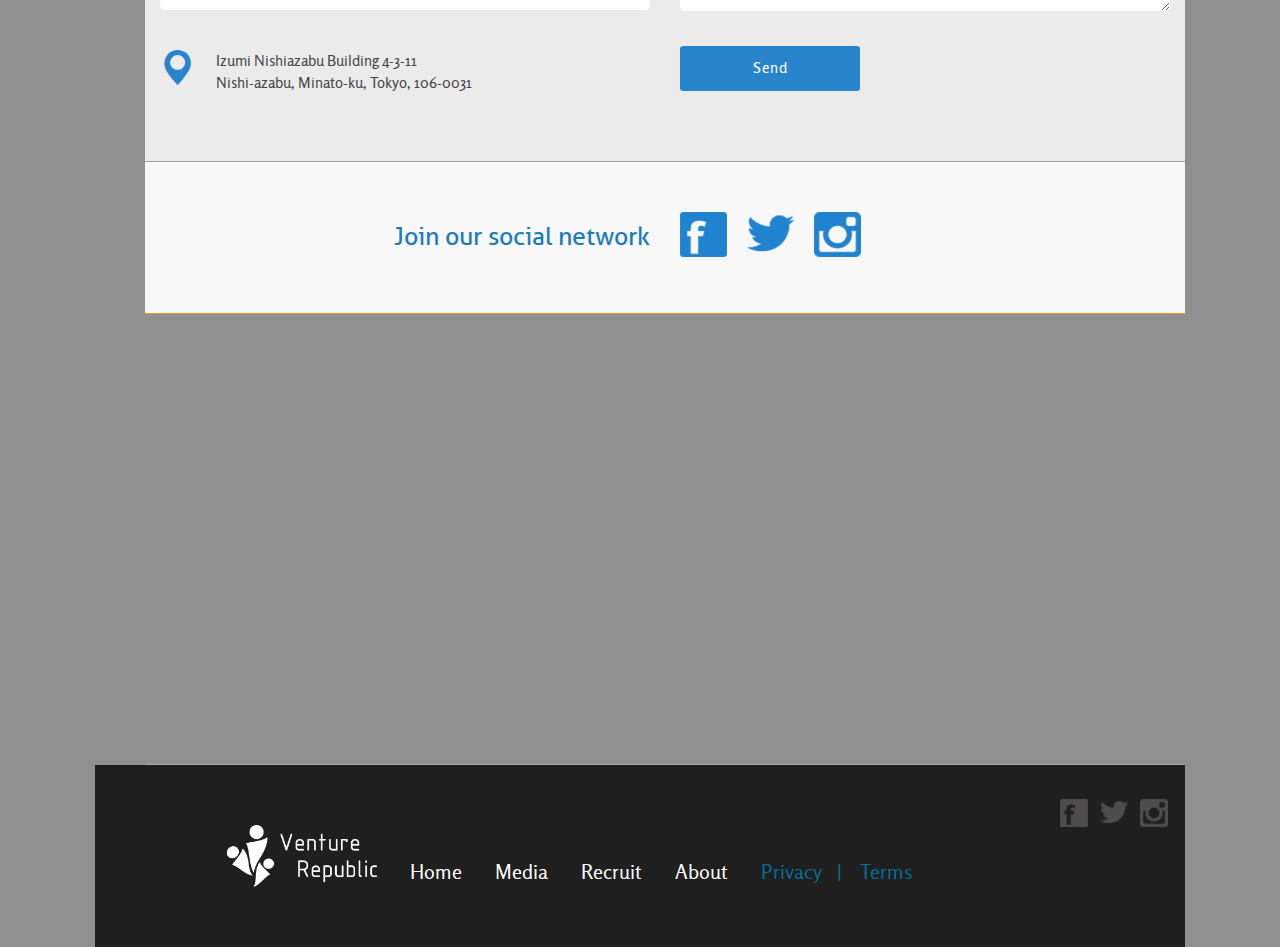
==== commit 16fb9fc6: "Update 16/01" ====
--- a/about.html
+++ b/about.html
@@ -46,7 +46,7 @@
         <a class="grey-logo" href="#top-image">
         <li><img class="img-responsive" src="img/logo-venture-grey.jpg" /></li>
         </a>
-        <div class="popout-menu-wrapper is_about_page"> <a class="popout-menu-title" href="javascript:void(0)">
+        <div class="popout-menu-wrapper is_about_page"> <a class="popout-menu-title" href="index.html">
           <li>Home</li>
           </a>
           <ul class="sub-menu home-menu" style="display:none">
@@ -67,20 +67,22 @@
             </a>
           </ul>
         </div>
-        <div class="popout-menu-wrapper"> <a class="popout-menu-title" href="">
+        <div class="popout-menu-wrapper"> <a class="popout-menu-title" href="media.html">
           <li>Media</li>
           </a>
           <ul class="sub-menu media-menu" style="display:none">
-            <a href="">
-            <li>Services</li>
-            </a> <a href="">
-            <li>Growth Statistics</li>
-            </a> <a href="">
-            <li>Publicity</li>
+            <a href="media.html#video">
+            <li><span class="menu-icon play"></span>Commercial/Video Stream</li>
+            </a> <a href="media.html#news">
+            <li><span class="menu-icon icon-text-left"></span>Recent News</li>
+            </a> <a href="media.html#press">
+            <li><span class="menu-icon pad"></span>Press Releases</li>
+            </a> <a href="media.html#contact">
+            <li><span class="menu-icon align"></span>Contact VR</li>
             </a>
           </ul>
         </div>
-        <div class="popout-menu-wrapper"> <a class="popout-menu-title" href="">
+        <div class="popout-menu-wrapper"> <a class="popout-menu-title" href="recruit.html">
           <li>Recruit</li>
           </a>
           <ul class="sub-menu recruit-menu" style="display:none">
@@ -93,7 +95,7 @@
             </a>
           </ul>
         </div>
-        <div class="popout-menu-wrapper is_page_menu"> <a class="popout-menu-title" href="">
+        <div class="popout-menu-wrapper is_page_menu"> <a class="popout-menu-title" href="about.html">
           <li>About</li>
           </a> </div>
       </ul>
